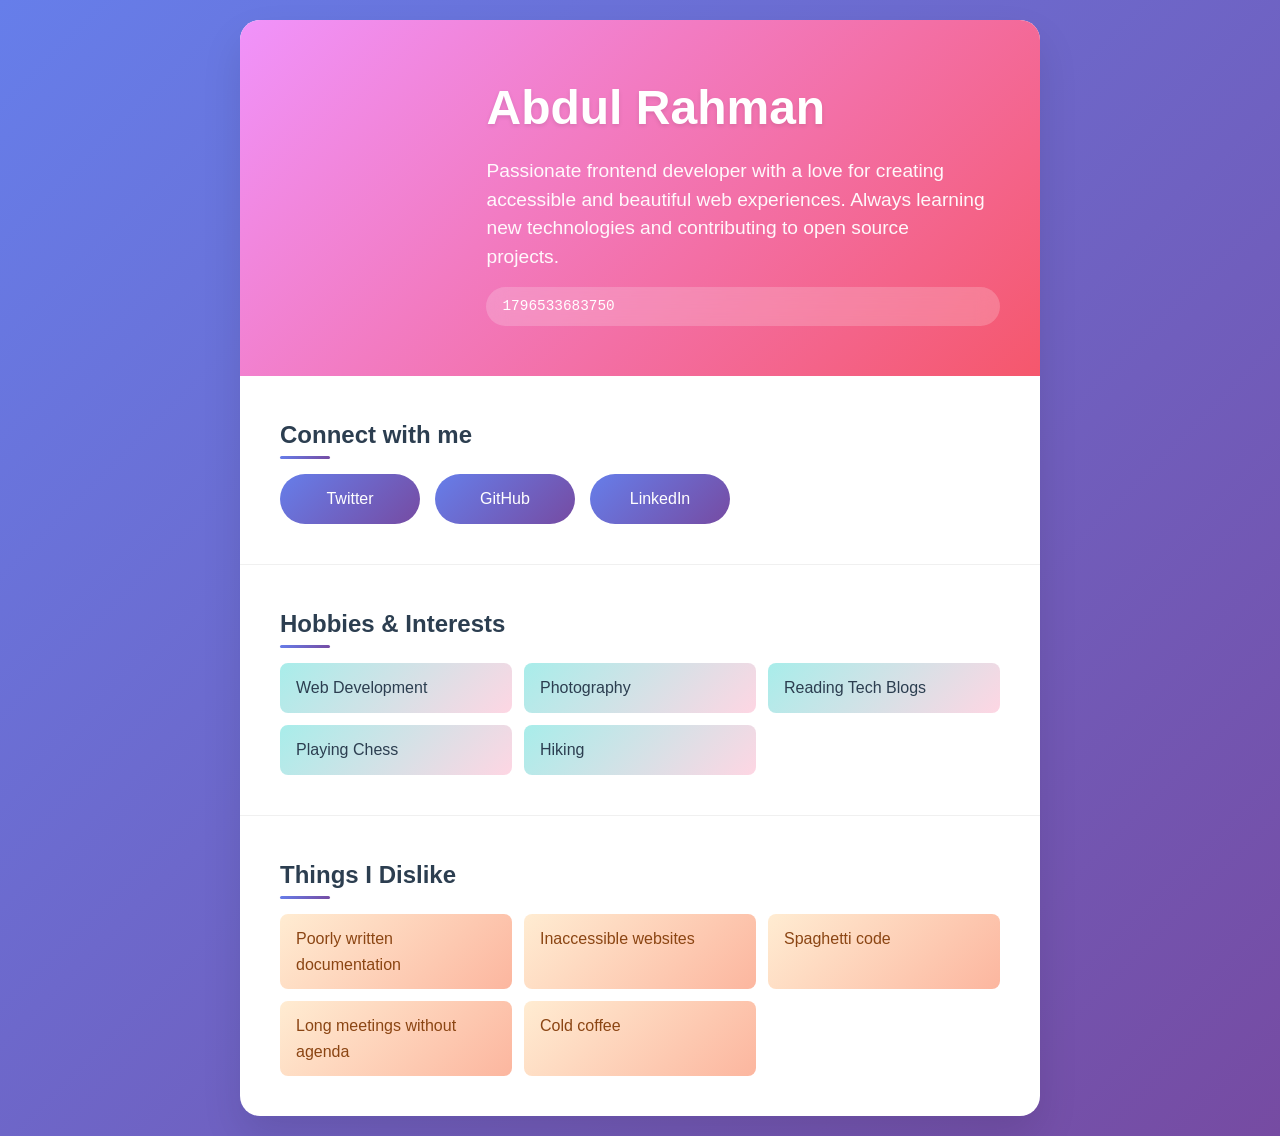
==== index.html @ 9c8b95a5 "Initial commit: Complete Profile Card for HNG Frontend Stage 0 Task" ====
<!DOCTYPE html>
<html lang="en">
<head>
    <meta charset="UTF-8">
    <meta name="viewport" content="width=device-width, initial-scale=1.0">
    <title>Profile Card - Abdul</title>
    <link rel="stylesheet" href="styles.css">
</head>
<body>
    <main>
        <article class="profile-card" data-testid="test-profile-card">
            <header class="profile-header">
                <figure class="avatar-container">
                    <img 
                        src="https://images.unsplash.com/photo-1507003211169-0a1dd7228f2d?w=300&h=300&fit=crop&crop=face" 
                        alt="Abdul's profile picture" 
                        class="avatar"
                        data-testid="test-user-avatar"
                    >
                </figure>
                <div class="profile-info">
                    <h1 class="user-name" data-testid="test-user-name">Abdul Rahman</h1>
                    <p class="user-bio" data-testid="test-user-bio">
                        Passionate frontend developer with a love for creating accessible and beautiful web experiences. 
                        Always learning new technologies and contributing to open source projects.
                    </p>
                    <div class="timestamp" data-testid="test-user-time" aria-label="Current timestamp in milliseconds">
                        <!-- Time will be populated by JavaScript -->
                    </div>
                </div>
            </header>

            <nav class="social-links" data-testid="test-user-social-links" aria-label="Social media links">
                <h2 class="section-title">Connect with me</h2>
                <ul class="social-list">
                    <li>
                        <a 
                            href="https://twitter.com/abdul" 
                            target="_blank" 
                            rel="noopener noreferrer"
                            data-testid="test-user-social-twitter"
                            aria-label="Follow Abdul on Twitter"
                        >
                            Twitter
                        </a>
                    </li>
                    <li>
                        <a 
                            href="https://github.com/abdul" 
                            target="_blank" 
                            rel="noopener noreferrer"
                            data-testid="test-user-social-github"
                            aria-label="View Abdul's GitHub profile"
                        >
                            GitHub
                        </a>
                    </li>
                    <li>
                        <a 
                            href="https://linkedin.com/in/abdul" 
                            target="_blank" 
                            rel="noopener noreferrer"
                            data-testid="test-user-social-linkedin"
                            aria-label="Connect with Abdul on LinkedIn"
                        >
                            LinkedIn
                        </a>
                    </li>
                </ul>
            </nav>

            <section class="hobbies-section">
                <h2 class="section-title">Hobbies & Interests</h2>
                <ul class="hobbies-list" data-testid="test-user-hobbies">
                    <li>Web Development</li>
                    <li>Photography</li>
                    <li>Reading Tech Blogs</li>
                    <li>Playing Chess</li>
                    <li>Hiking</li>
                </ul>
            </section>

            <section class="dislikes-section">
                <h2 class="section-title">Things I Dislike</h2>
                <ul class="dislikes-list" data-testid="test-user-dislikes">
                    <li>Poorly written documentation</li>
                    <li>Inaccessible websites</li>
                    <li>Spaghetti code</li>
                    <li>Long meetings without agenda</li>
                    <li>Cold coffee</li>
                </ul>
            </section>
        </article>
    </main>

    <script src="script.js"></script>
</body>
</html>
---- styles.css ----
/* Reset and base styles */
* {
    margin: 0;
    padding: 0;
    box-sizing: border-box;
}

body {
    font-family: -apple-system, BlinkMacSystemFont, 'Segoe UI', Roboto, Oxygen, Ubuntu, Cantarell, sans-serif;
    line-height: 1.6;
    color: #333;
    background: linear-gradient(135deg, #667eea 0%, #764ba2 100%);
    min-height: 100vh;
    padding: 20px;
}

main {
    display: flex;
    justify-content: center;
    align-items: center;
    min-height: calc(100vh - 40px);
}

/* Profile Card Container */
.profile-card {
    background: white;
    border-radius: 20px;
    box-shadow: 0 20px 40px rgba(0, 0, 0, 0.1);
    overflow: hidden;
    max-width: 800px;
    width: 100%;
    transition: transform 0.3s ease, box-shadow 0.3s ease;
}

.profile-card:hover {
    transform: translateY(-5px);
    box-shadow: 0 25px 50px rgba(0, 0, 0, 0.15);
}

/* Profile Header */
.profile-header {
    display: flex;
    flex-direction: column;
    align-items: center;
    padding: 40px 30px 30px;
    background: linear-gradient(135deg, #f093fb 0%, #f5576c 100%);
    color: white;
    text-align: center;
}

.avatar-container {
    margin-bottom: 20px;
}

.avatar {
    width: 120px;
    height: 120px;
    border-radius: 50%;
    border: 4px solid rgba(255, 255, 255, 0.3);
    object-fit: cover;
    transition: transform 0.3s ease;
}

.avatar:hover {
    transform: scale(1.05);
}

.user-name {
    font-size: 2.5rem;
    font-weight: 700;
    margin-bottom: 10px;
    text-shadow: 0 2px 4px rgba(0, 0, 0, 0.1);
}

.user-bio {
    font-size: 1.1rem;
    line-height: 1.5;
    opacity: 0.95;
    max-width: 500px;
    margin-bottom: 15px;
}

.timestamp {
    font-family: 'Courier New', monospace;
    font-size: 0.9rem;
    background: rgba(255, 255, 255, 0.2);
    padding: 8px 16px;
    border-radius: 20px;
    backdrop-filter: blur(10px);
}

/* Content Sections */
.social-links,
.hobbies-section,
.dislikes-section {
    padding: 30px;
    border-bottom: 1px solid #f0f0f0;
}

.dislikes-section {
    border-bottom: none;
}

.section-title {
    font-size: 1.5rem;
    font-weight: 600;
    margin-bottom: 20px;
    color: #2c3e50;
    position: relative;
}

.section-title::after {
    content: '';
    position: absolute;
    bottom: -5px;
    left: 0;
    width: 50px;
    height: 3px;
    background: linear-gradient(135deg, #667eea 0%, #764ba2 100%);
    border-radius: 2px;
}

/* Social Links */
.social-list {
    display: flex;
    flex-wrap: wrap;
    gap: 15px;
    list-style: none;
}

.social-list li {
    flex: 1;
    min-width: 120px;
}

.social-list a {
    display: block;
    padding: 12px 20px;
    background: linear-gradient(135deg, #667eea 0%, #764ba2 100%);
    color: white;
    text-decoration: none;
    border-radius: 25px;
    text-align: center;
    font-weight: 500;
    transition: all 0.3s ease;
    position: relative;
    overflow: hidden;
}

.social-list a::before {
    content: '';
    position: absolute;
    top: 0;
    left: -100%;
    width: 100%;
    height: 100%;
    background: linear-gradient(90deg, transparent, rgba(255, 255, 255, 0.2), transparent);
    transition: left 0.5s;
}

.social-list a:hover::before {
    left: 100%;
}

.social-list a:hover {
    transform: translateY(-2px);
    box-shadow: 0 10px 20px rgba(102, 126, 234, 0.3);
}

.social-list a:focus {
    outline: 3px solid #ffd700;
    outline-offset: 2px;
}

/* Lists */
.hobbies-list,
.dislikes-list {
    list-style: none;
    display: grid;
    grid-template-columns: repeat(auto-fit, minmax(200px, 1fr));
    gap: 12px;
}

.hobbies-list li,
.dislikes-list li {
    padding: 12px 16px;
    border-radius: 8px;
    font-weight: 500;
    transition: all 0.3s ease;
}

.hobbies-list li {
    background: linear-gradient(135deg, #a8edea 0%, #fed6e3 100%);
    color: #2c3e50;
}

.dislikes-list li {
    background: linear-gradient(135deg, #ffecd2 0%, #fcb69f 100%);
    color: #8b4513;
}

.hobbies-list li:hover,
.dislikes-list li:hover {
    transform: translateY(-2px);
    box-shadow: 0 5px 15px rgba(0, 0, 0, 0.1);
}

/* Responsive Design */
@media (min-width: 768px) {
    .profile-header {
        flex-direction: row;
        text-align: left;
        align-items: center;
        padding: 50px 40px;
    }
    
    .avatar-container {
        margin-right: 30px;
        margin-bottom: 0;
    }
    
    .avatar {
        width: 150px;
        height: 150px;
    }
    
    .profile-info {
        flex: 1;
    }
    
    .user-name {
        font-size: 3rem;
    }
    
    .user-bio {
        font-size: 1.2rem;
    }
}

@media (min-width: 1024px) {
    .social-links,
    .hobbies-section,
    .dislikes-section {
        padding: 40px;
    }
    
    .social-list {
        justify-content: flex-start;
    }
    
    .social-list li {
        flex: none;
        min-width: 140px;
    }
}

/* Focus styles for accessibility */
*:focus {
    outline: 2px solid #667eea;
    outline-offset: 2px;
}

/* Reduced motion for accessibility */
@media (prefers-reduced-motion: reduce) {
    * {
        animation-duration: 0.01ms !important;
        animation-iteration-count: 1 !important;
        transition-duration: 0.01ms !important;
    }
}

/* High contrast mode support */
@media (prefers-contrast: high) {
    .profile-card {
        border: 2px solid #000;
    }
    
    .social-list a {
        border: 2px solid #000;
    }
}
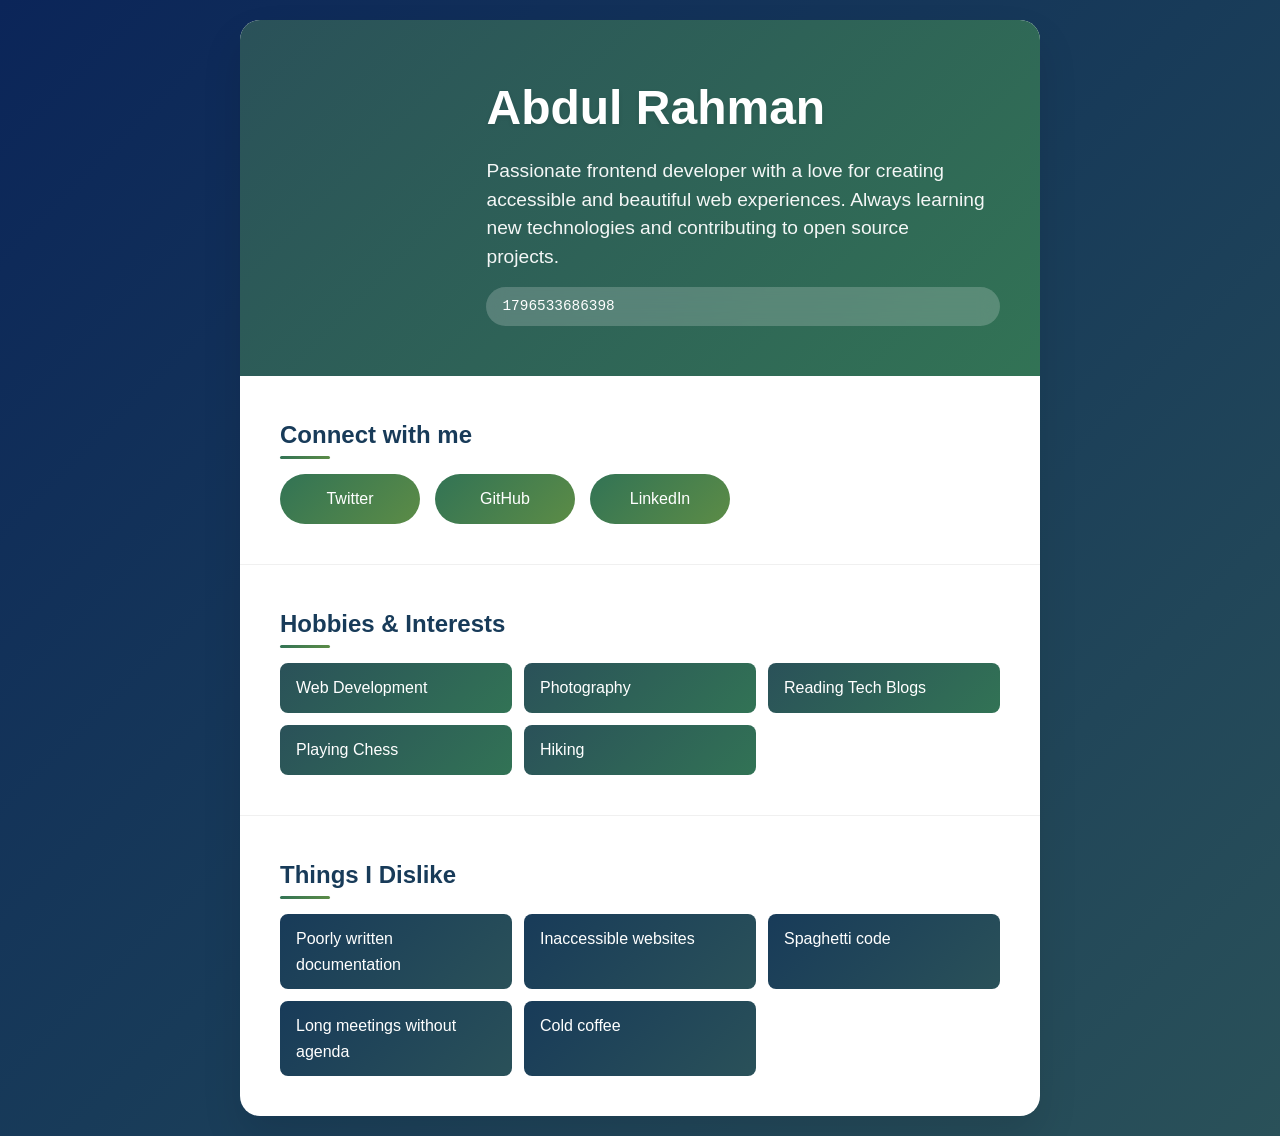
==== commit 3c698783: "Update profile card with new color palette and fix image source" ====
--- a/index.html
+++ b/index.html
@@ -12,7 +12,7 @@
             <header class="profile-header">
                 <figure class="avatar-container">
                     <img 
-                        src="https://images.unsplash.com/photo-1507003211169-0a1dd7228f2d?w=300&h=300&fit=crop&crop=face" 
+                        src="https://via.placeholder.com/300x300/2A5159/FFFFFF?text=AR" 
                         alt="Abdul's profile picture" 
                         class="avatar"
                         data-testid="test-user-avatar"
--- a/styles.css
+++ b/styles.css
@@ -9,7 +9,7 @@
     font-family: -apple-system, BlinkMacSystemFont, 'Segoe UI', Roboto, Oxygen, Ubuntu, Cantarell, sans-serif;
     line-height: 1.6;
     color: #333;
-    background: linear-gradient(135deg, #667eea 0%, #764ba2 100%);
+    background: linear-gradient(135deg, #0B2559 0%, #183B59 50%, #2A5159 100%);
     min-height: 100vh;
     padding: 20px;
 }
@@ -43,7 +43,7 @@
     flex-direction: column;
     align-items: center;
     padding: 40px 30px 30px;
-    background: linear-gradient(135deg, #f093fb 0%, #f5576c 100%);
+    background: linear-gradient(135deg, #2A5159 0%, #327355 100%);
     color: white;
     text-align: center;
 }
@@ -105,7 +105,7 @@
     font-size: 1.5rem;
     font-weight: 600;
     margin-bottom: 20px;
-    color: #2c3e50;
+    color: #183B59;
     position: relative;
 }
 
@@ -116,7 +116,7 @@
     left: 0;
     width: 50px;
     height: 3px;
-    background: linear-gradient(135deg, #667eea 0%, #764ba2 100%);
+    background: linear-gradient(135deg, #327355 0%, #5C8C46 100%);
     border-radius: 2px;
 }
 
@@ -136,7 +136,7 @@
 .social-list a {
     display: block;
     padding: 12px 20px;
-    background: linear-gradient(135deg, #667eea 0%, #764ba2 100%);
+    background: linear-gradient(135deg, #327355 0%, #5C8C46 100%);
     color: white;
     text-decoration: none;
     border-radius: 25px;
@@ -164,7 +164,7 @@
 
 .social-list a:hover {
     transform: translateY(-2px);
-    box-shadow: 0 10px 20px rgba(102, 126, 234, 0.3);
+    box-shadow: 0 10px 20px rgba(50, 115, 85, 0.3);
 }
 
 .social-list a:focus {
@@ -190,13 +190,13 @@
 }
 
 .hobbies-list li {
-    background: linear-gradient(135deg, #a8edea 0%, #fed6e3 100%);
-    color: #2c3e50;
+    background: linear-gradient(135deg, #2A5159 0%, #327355 100%);
+    color: white;
 }
 
 .dislikes-list li {
-    background: linear-gradient(135deg, #ffecd2 0%, #fcb69f 100%);
-    color: #8b4513;
+    background: linear-gradient(135deg, #183B59 0%, #2A5159 100%);
+    color: white;
 }
 
 .hobbies-list li:hover,
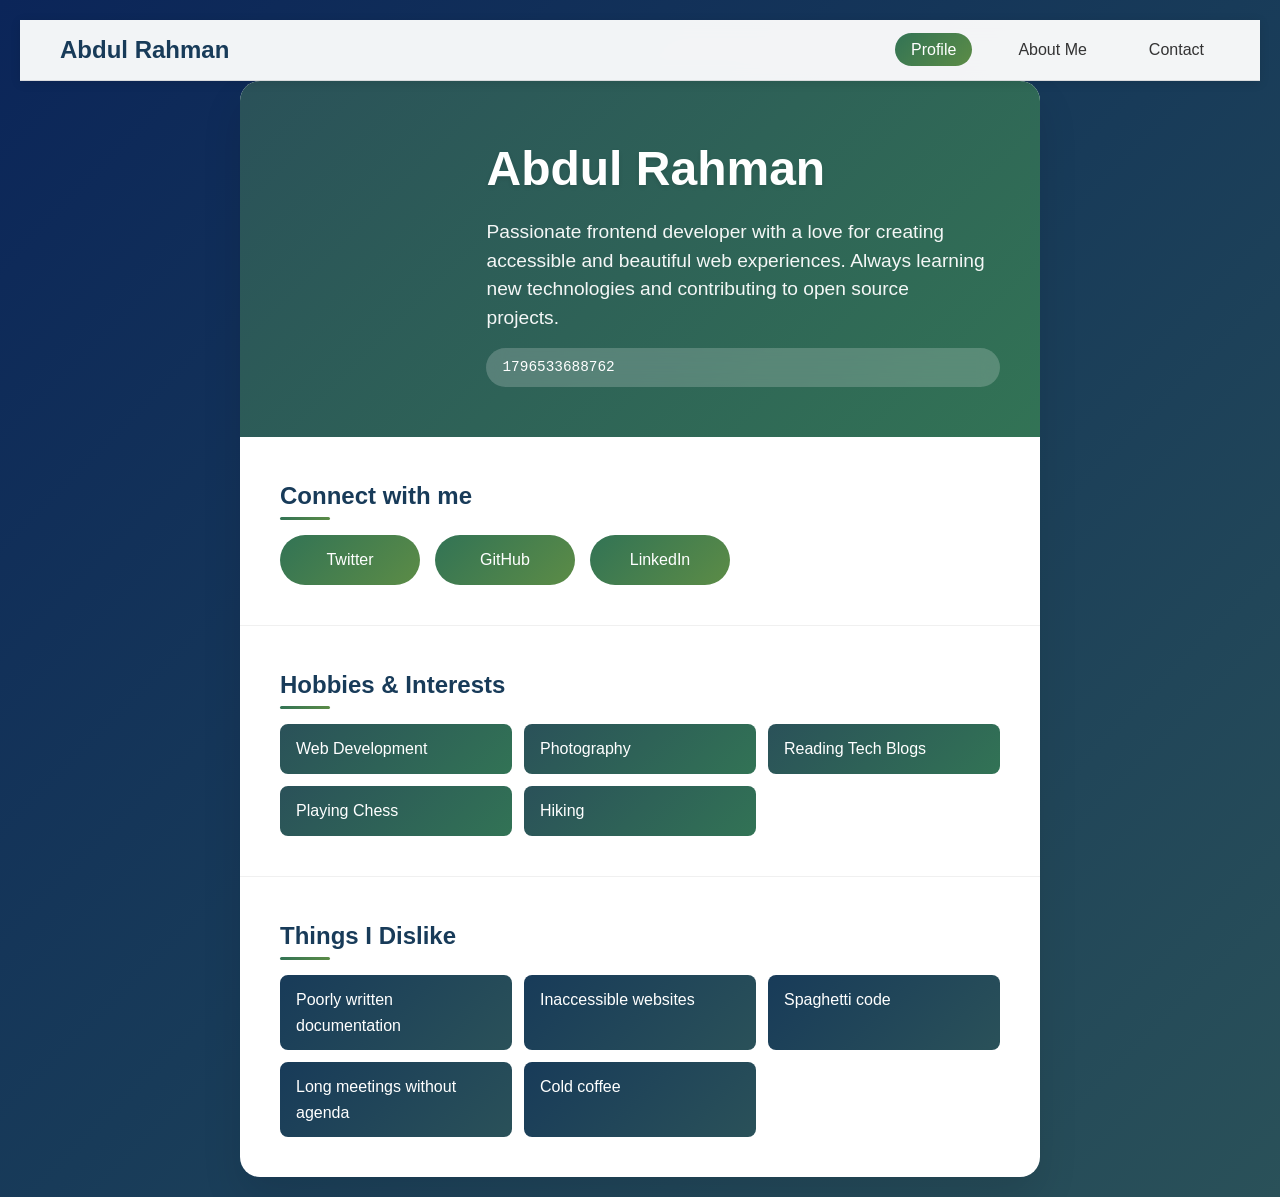
==== commit be02254f: "Add Stage 1 multi-page application" ====
--- a/index.html
+++ b/index.html
@@ -3,10 +3,21 @@
 <head>
     <meta charset="UTF-8">
     <meta name="viewport" content="width=device-width, initial-scale=1.0">
-    <title>Profile Card - Abdul</title>
+    <title>Abdul Rahman - Profile</title>
     <link rel="stylesheet" href="styles.css">
 </head>
 <body>
+    <nav class="main-navigation" aria-label="Main navigation">
+        <div class="nav-container">
+            <a href="index.html" class="nav-logo" aria-current="page">Abdul Rahman</a>
+            <ul class="nav-links">
+                <li><a href="index.html" class="nav-link active" aria-current="page">Profile</a></li>
+                <li><a href="about.html" class="nav-link">About Me</a></li>
+                <li><a href="contact.html" class="nav-link">Contact</a></li>
+            </ul>
+        </div>
+    </nav>
+    
     <main>
         <article class="profile-card" data-testid="test-profile-card">
             <header class="profile-header">
--- a/styles.css
+++ b/styles.css
@@ -279,3 +279,481 @@
         border: 2px solid #000;
     }
 }
+
+/* Navigation Styles */
+.main-navigation {
+    background: rgba(255, 255, 255, 0.95);
+    backdrop-filter: blur(10px);
+    border-bottom: 1px solid rgba(0, 0, 0, 0.1);
+    position: sticky;
+    top: 0;
+    z-index: 100;
+    box-shadow: 0 2px 10px rgba(0, 0, 0, 0.1);
+}
+
+.nav-container {
+    max-width: 1200px;
+    margin: 0 auto;
+    padding: 0 20px;
+    display: flex;
+    justify-content: space-between;
+    align-items: center;
+    min-height: 60px;
+}
+
+.nav-logo {
+    font-size: 1.5rem;
+    font-weight: 700;
+    color: #183B59;
+    text-decoration: none;
+    transition: color 0.3s ease;
+}
+
+.nav-logo:hover {
+    color: #327355;
+}
+
+.nav-links {
+    display: flex;
+    list-style: none;
+    gap: 30px;
+    margin: 0;
+    padding: 0;
+}
+
+.nav-link {
+    color: #333;
+    text-decoration: none;
+    font-weight: 500;
+    padding: 8px 16px;
+    border-radius: 20px;
+    transition: all 0.3s ease;
+    position: relative;
+}
+
+.nav-link:hover {
+    background: rgba(50, 115, 85, 0.1);
+    color: #327355;
+}
+
+.nav-link.active {
+    background: linear-gradient(135deg, #327355 0%, #5C8C46 100%);
+    color: white;
+}
+
+.nav-link:focus {
+    outline: 2px solid #667eea;
+    outline-offset: 2px;
+}
+
+/* Contact Page Styles */
+.contact-main {
+    min-height: calc(100vh - 60px);
+    padding: 40px 20px;
+    background: linear-gradient(135deg, #0B2559 0%, #183B59 50%, #2A5159 100%);
+}
+
+.contact-container {
+    max-width: 800px;
+    margin: 0 auto;
+    background: white;
+    border-radius: 20px;
+    box-shadow: 0 20px 40px rgba(0, 0, 0, 0.1);
+    overflow: hidden;
+}
+
+.contact-header {
+    background: linear-gradient(135deg, #2A5159 0%, #327355 100%);
+    color: white;
+    padding: 40px;
+    text-align: center;
+}
+
+.contact-header h1 {
+    font-size: 2.5rem;
+    margin-bottom: 15px;
+    font-weight: 700;
+}
+
+.contact-header p {
+    font-size: 1.1rem;
+    opacity: 0.95;
+    max-width: 500px;
+    margin: 0 auto;
+}
+
+.contact-form {
+    padding: 40px;
+}
+
+.form-group {
+    margin-bottom: 25px;
+}
+
+.form-label {
+    display: block;
+    font-weight: 600;
+    color: #183B59;
+    margin-bottom: 8px;
+    font-size: 1rem;
+}
+
+.form-input,
+.form-textarea {
+    width: 100%;
+    padding: 12px 16px;
+    border: 2px solid #e1e5e9;
+    border-radius: 8px;
+    font-size: 1rem;
+    font-family: inherit;
+    transition: all 0.3s ease;
+    background: white;
+}
+
+.form-input:focus,
+.form-textarea:focus {
+    outline: none;
+    border-color: #327355;
+    box-shadow: 0 0 0 3px rgba(50, 115, 85, 0.1);
+}
+
+.form-input.error,
+.form-textarea.error {
+    border-color: #dc3545;
+    box-shadow: 0 0 0 3px rgba(220, 53, 69, 0.1);
+}
+
+.form-textarea {
+    resize: vertical;
+    min-height: 120px;
+}
+
+.form-help {
+    font-size: 0.875rem;
+    color: #666;
+    margin-top: 5px;
+}
+
+.error-message {
+    color: #dc3545;
+    font-size: 0.875rem;
+    margin-top: 5px;
+    display: none;
+    font-weight: 500;
+}
+
+.submit-button {
+    background: linear-gradient(135deg, #327355 0%, #5C8C46 100%);
+    color: white;
+    border: none;
+    padding: 15px 30px;
+    font-size: 1.1rem;
+    font-weight: 600;
+    border-radius: 25px;
+    cursor: pointer;
+    transition: all 0.3s ease;
+    width: 100%;
+    margin-top: 10px;
+}
+
+.submit-button:hover:not(:disabled) {
+    transform: translateY(-2px);
+    box-shadow: 0 10px 20px rgba(50, 115, 85, 0.3);
+}
+
+.submit-button:disabled {
+    opacity: 0.7;
+    cursor: not-allowed;
+    transform: none;
+}
+
+.submit-button:focus {
+    outline: 3px solid #ffd700;
+    outline-offset: 2px;
+}
+
+.success-message {
+    display: none;
+    padding: 40px;
+    text-align: center;
+    background: linear-gradient(135deg, #327355 0%, #5C8C46 100%);
+    color: white;
+}
+
+.success-message h2 {
+    font-size: 2rem;
+    margin-bottom: 15px;
+    font-weight: 700;
+}
+
+.success-message p {
+    font-size: 1.1rem;
+    opacity: 0.95;
+}
+
+/* About Page Styles */
+.about-main {
+    min-height: calc(100vh - 60px);
+    padding: 40px 20px;
+    background: linear-gradient(135deg, #0B2559 0%, #183B59 50%, #2A5159 100%);
+}
+
+.about-container {
+    max-width: 1000px;
+    margin: 0 auto;
+    background: white;
+    border-radius: 20px;
+    box-shadow: 0 20px 40px rgba(0, 0, 0, 0.1);
+    overflow: hidden;
+}
+
+.about-header {
+    background: linear-gradient(135deg, #2A5159 0%, #327355 100%);
+    color: white;
+    padding: 50px 40px;
+    text-align: center;
+}
+
+.about-header h1 {
+    font-size: 3rem;
+    margin-bottom: 20px;
+    font-weight: 700;
+}
+
+.about-header p {
+    font-size: 1.2rem;
+    opacity: 0.95;
+    max-width: 600px;
+    margin: 0 auto;
+}
+
+.about-section {
+    padding: 40px;
+    border-bottom: 1px solid #f0f0f0;
+}
+
+.about-section:last-child {
+    border-bottom: none;
+}
+
+.about-section h2 {
+    font-size: 2rem;
+    color: #183B59;
+    margin-bottom: 25px;
+    font-weight: 700;
+    position: relative;
+}
+
+.about-section h2::after {
+    content: '';
+    position: absolute;
+    bottom: -8px;
+    left: 0;
+    width: 60px;
+    height: 4px;
+    background: linear-gradient(135deg, #327355 0%, #5C8C46 100%);
+    border-radius: 2px;
+}
+
+.about-section p {
+    font-size: 1.1rem;
+    line-height: 1.7;
+    color: #444;
+    margin-bottom: 20px;
+}
+
+.about-section p:last-child {
+    margin-bottom: 0;
+}
+
+.goals-list {
+    list-style: none;
+    padding: 0;
+    margin: 0;
+}
+
+.goals-list li {
+    background: linear-gradient(135deg, rgba(50, 115, 85, 0.05) 0%, rgba(92, 140, 70, 0.05) 100%);
+    border-left: 4px solid #327355;
+    padding: 25px;
+    margin-bottom: 20px;
+    border-radius: 0 8px 8px 0;
+    transition: all 0.3s ease;
+}
+
+.goals-list li:hover {
+    transform: translateX(5px);
+    box-shadow: 0 5px 15px rgba(0, 0, 0, 0.1);
+}
+
+.goals-list h3 {
+    font-size: 1.3rem;
+    color: #183B59;
+    margin-bottom: 10px;
+    font-weight: 600;
+}
+
+.goals-list p {
+    margin: 0;
+    font-size: 1rem;
+}
+
+.confidence-areas {
+    display: grid;
+    grid-template-columns: repeat(auto-fit, minmax(300px, 1fr));
+    gap: 25px;
+    margin-top: 20px;
+}
+
+.confidence-item {
+    background: rgba(24, 59, 89, 0.05);
+    padding: 25px;
+    border-radius: 12px;
+    border: 1px solid rgba(24, 59, 89, 0.1);
+    transition: all 0.3s ease;
+}
+
+.confidence-item:hover {
+    transform: translateY(-3px);
+    box-shadow: 0 8px 25px rgba(0, 0, 0, 0.1);
+}
+
+.confidence-item h3 {
+    font-size: 1.2rem;
+    color: #183B59;
+    margin-bottom: 12px;
+    font-weight: 600;
+}
+
+.confidence-item p {
+    margin: 0;
+    font-size: 1rem;
+}
+
+.future-note {
+    background: linear-gradient(135deg, rgba(42, 81, 89, 0.05) 0%, rgba(50, 115, 85, 0.05) 100%);
+    border-left: 5px solid #2A5159;
+    padding: 30px;
+    margin: 20px 0;
+    border-radius: 0 12px 12px 0;
+    font-style: italic;
+    position: relative;
+}
+
+.future-note::before {
+    content: '"';
+    font-size: 4rem;
+    color: rgba(42, 81, 89, 0.2);
+    position: absolute;
+    top: 10px;
+    left: 15px;
+    font-family: serif;
+}
+
+.future-note p {
+    font-size: 1.1rem;
+    line-height: 1.8;
+    margin-bottom: 15px;
+    padding-left: 40px;
+}
+
+.future-note cite {
+    display: block;
+    text-align: right;
+    font-weight: 600;
+    color: #183B59;
+    font-style: normal;
+    margin-top: 20px;
+}
+
+.extra-thoughts {
+    display: grid;
+    grid-template-columns: repeat(auto-fit, minmax(250px, 1fr));
+    gap: 25px;
+    margin-top: 20px;
+}
+
+.thought-item {
+    background: white;
+    border: 2px solid #f0f0f0;
+    padding: 25px;
+    border-radius: 12px;
+    text-align: center;
+    transition: all 0.3s ease;
+}
+
+.thought-item:hover {
+    border-color: #327355;
+    transform: translateY(-5px);
+    box-shadow: 0 10px 30px rgba(0, 0, 0, 0.1);
+}
+
+.thought-item h3 {
+    font-size: 1.3rem;
+    margin-bottom: 15px;
+    color: #183B59;
+}
+
+.thought-item p {
+    margin: 0;
+    font-size: 1rem;
+}
+
+/* Screen reader only class */
+.sr-only {
+    position: absolute;
+    width: 1px;
+    height: 1px;
+    padding: 0;
+    margin: -1px;
+    overflow: hidden;
+    clip: rect(0, 0, 0, 0);
+    white-space: nowrap;
+    border: 0;
+}
+
+/* Mobile Navigation */
+@media (max-width: 768px) {
+    .nav-container {
+        flex-direction: column;
+        padding: 15px 20px;
+        gap: 15px;
+    }
+    
+    .nav-links {
+        gap: 15px;
+    }
+    
+    .nav-link {
+        padding: 6px 12px;
+        font-size: 0.9rem;
+    }
+    
+    .contact-header,
+    .about-header {
+        padding: 30px 20px;
+    }
+    
+    .contact-header h1,
+    .about-header h1 {
+        font-size: 2rem;
+    }
+    
+    .contact-form,
+    .about-section {
+        padding: 30px 20px;
+    }
+    
+    .confidence-areas,
+    .extra-thoughts {
+        grid-template-columns: 1fr;
+    }
+    
+    .future-note {
+        padding: 20px;
+    }
+    
+    .future-note p {
+        padding-left: 30px;
+    }
+}
